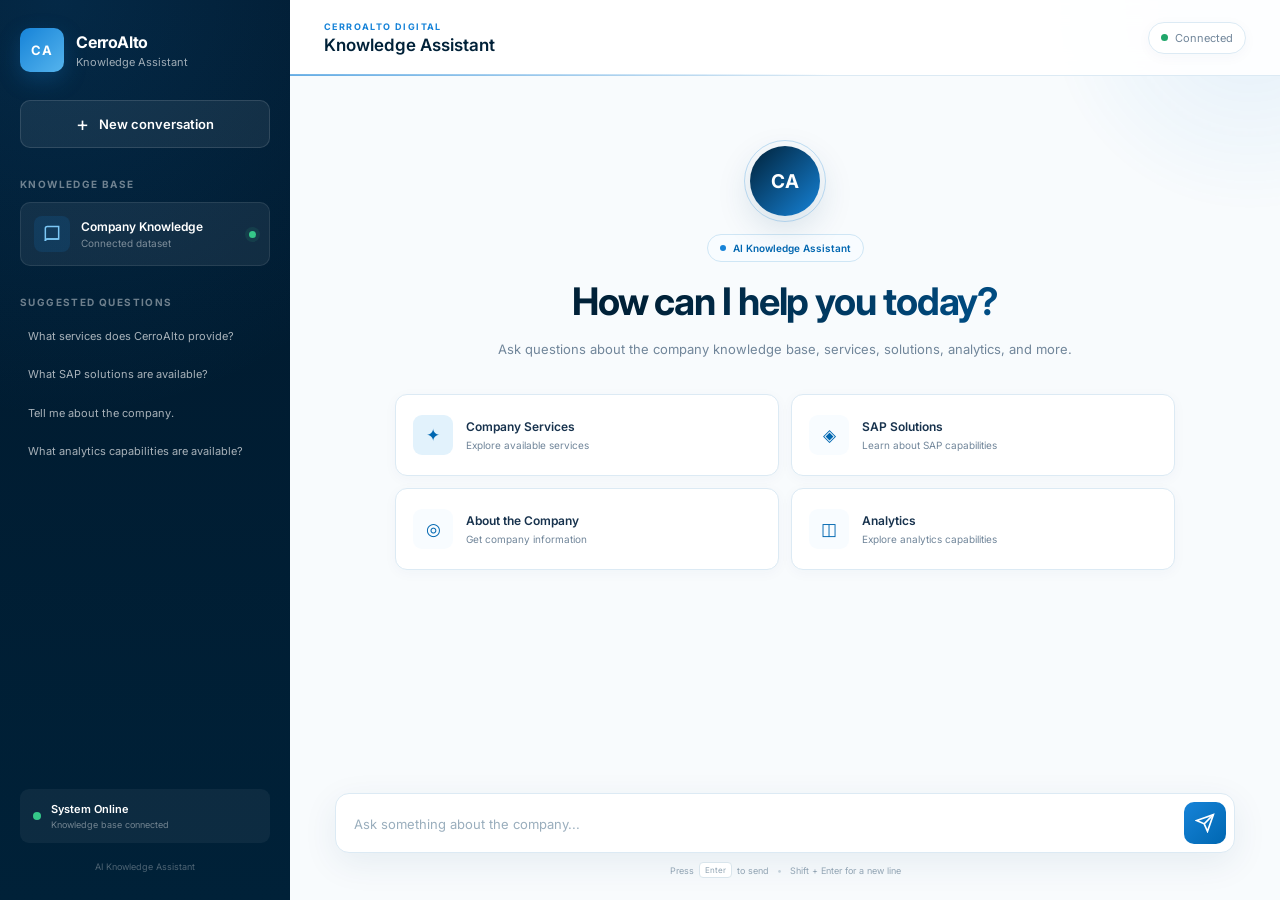
==== frontend/index.html @ 62f59786 "Deploy: prepare production build with unified frontend, cloud LLM, and Qdrant lifespan" ====
<!DOCTYPE html>
<html lang="en">
<head>
    <meta charset="UTF-8">
    <meta name="viewport" content="width=device-width, initial-scale=1.0">
    <meta name="description" content="CerroAlto Digital AI Knowledge Assistant - Instant enterprise answers and employee insights powered by RAG and analytics.">

    <title>CerroAlto Knowledge Assistant</title>

    <link rel="preconnect" href="https://fonts.googleapis.com">
    <link rel="preconnect" href="https://fonts.gstatic.com" crossorigin>

    <link
        href="https://fonts.googleapis.com/css2?family=Inter:wght@400;500;600;700&display=swap"
        rel="stylesheet"
    >

    <link rel="stylesheet" href="style.css">
</head>

<body>

<div class="app">

    <!-- ================= SIDEBAR ================= -->

    <aside class="sidebar">

        <div class="sidebar-top">

            <!-- Brand -->
            <div class="brand">

                <div class="brand-mark">
                    CA
                </div>

                <div class="brand-text">
                    <h1>CerroAlto</h1>
                    <span>Knowledge Assistant</span>
                </div>

            </div>


            <!-- New Chat -->
            <button class="new-chat-btn" onclick="newChat()">

                <span class="plus-icon">+</span>

                <span>New conversation</span>

            </button>


            <!-- Knowledge Base -->
            <div class="sidebar-section">

                <div class="section-label">
                    KNOWLEDGE BASE
                </div>

                <div class="dataset-card">

                    <div class="dataset-icon">
                        <svg
                            width="20"
                            height="20"
                            viewBox="0 0 24 24"
                            fill="none"
                            stroke="currentColor"
                            stroke-width="1.8"
                        >
                            <path d="M4 5.5A2.5 2.5 0 0 1 6.5 3H20v15H6.5A2.5 2.5 0 0 0 4 20.5v-15Z"/>
                            <path d="M4 20.5A2.5 2.5 0 0 1 6.5 18H20"/>
                        </svg>
                    </div>

                    <div class="dataset-info">

                        <strong>Company Knowledge</strong>

                        <span>Connected dataset</span>

                    </div>

                    <div class="status-dot"></div>

                </div>

            </div>


            <!-- Suggested Questions -->

            <div class="sidebar-section">

                <div class="section-label">
                    SUGGESTED QUESTIONS
                </div>

                <div class="sidebar-suggestions">

                    <button onclick="useExample('What services does CerroAlto provide?')">
                        What services does CerroAlto provide?
                    </button>

                    <button onclick="useExample('What SAP solutions are available?')">
                        What SAP solutions are available?
                    </button>

                    <button onclick="useExample('Tell me about the company.')">
                        Tell me about the company.
                    </button>

                    <button onclick="useExample('What analytics capabilities are available?')">
                        What analytics capabilities are available?
                    </button>

                </div>

            </div>

        </div>


        <!-- Sidebar bottom -->

        <div class="sidebar-bottom">

            <div class="system-status">

                <span class="status-indicator"></span>

                <div>
                    <strong>System Online</strong>
                    <small>Knowledge base connected</small>
                </div>

            </div>

            <div class="sidebar-footer">
                AI Knowledge Assistant
            </div>

        </div>

    </aside>


    <!-- ================= MAIN AREA ================= -->

    <main class="main">

        <!-- Background decoration -->

        <div class="background-shape shape-one"></div>
        <div class="background-shape shape-two"></div>


        <!-- Header -->

        <header class="topbar">

            <div class="mobile-menu" onclick="toggleSidebar()">
                ☰
            </div>

            <div class="header-title">

                <span class="header-eyebrow">
                    CERROALTO DIGITAL
                </span>

                <h2>Knowledge Assistant</h2>

            </div>


            <div class="connection-status">

                <span class="connection-dot"></span>

                <span>Connected</span>

            </div>

        </header>


        <!-- Chat -->

        <section class="chat-container" id="chatContainer">

            <!-- Welcome -->

            <div class="welcome" id="welcome">

                <div class="welcome-mark">
                    CA
                </div>

                <div class="welcome-badge">

                    <span class="badge-dot"></span>

                    AI Knowledge Assistant

                </div>

                <h1>
                    How can I help you today?
                </h1>

                <p>
                    Ask questions about the company knowledge base,
                    services, solutions, analytics, and more.
                </p>


                <!-- Suggestion cards -->

                <div class="suggestion-grid">

                    <button
                        class="suggestion-card"
                        onclick="useExample('What services does CerroAlto provide?')"
                    >

                        <div class="suggestion-icon blue">
                            ✦
                        </div>

                        <div>
                            <strong>Company Services</strong>
                            <span>Explore available services</span>
                        </div>

                    </button>


                    <button
                        class="suggestion-card"
                        onclick="useExample('What SAP solutions are available?')"
                    >

                        <div class="suggestion-icon">
                            ◈
                        </div>

                        <div>
                            <strong>SAP Solutions</strong>
                            <span>Learn about SAP capabilities</span>
                        </div>

                    </button>


                    <button
                        class="suggestion-card"
                        onclick="useExample('Tell me about the company.')"
                    >

                        <div class="suggestion-icon">
                            ◎
                        </div>

                        <div>
                            <strong>About the Company</strong>
                            <span>Get company information</span>
                        </div>

                    </button>


                    <button
                        class="suggestion-card"
                        onclick="useExample('What analytics capabilities are available?')"
                    >

                        <div class="suggestion-icon">
                            ◫
                        </div>

                        <div>
                            <strong>Analytics</strong>
                            <span>Explore analytics capabilities</span>
                        </div>

                    </button>

                </div>

            </div>


            <!-- Messages -->

            <div
                class="chat-messages"
                id="chatMessages"
            ></div>

        </section>


        <!-- ================= INPUT AREA ================= -->

        <div class="input-wrapper">

            <div class="input-container">

                <textarea
                    id="questionInput"
                    placeholder="Ask something about the company..."
                    rows="1"
                    onkeydown="handleKey(event)"
                ></textarea>


                <button
                    class="send-button"
                    id="sendButton"
                    onclick="sendQuestion()"
                    aria-label="Send question"
                >

                    <svg
                        width="20"
                        height="20"
                        viewBox="0 0 24 24"
                        fill="none"
                        stroke="currentColor"
                        stroke-width="2"
                    >

                        <path d="M22 2L11 13"></path>

                        <path d="M22 2L15 22L11 13L2 9L22 2Z"></path>

                    </svg>

                </button>

            </div>


            <div class="input-hint">

                <span>Press</span>

                <kbd>Enter</kbd>

                <span>to send</span>

                <span class="separator">•</span>

                <span>Shift + Enter for a new line</span>

            </div>

        </div>

    </main>

</div>


<script src="script.js"></script>

</body>
</html>
---- frontend/style.css ----
/* =========================================================
   CERROALTO KNOWLEDGE ASSISTANT
   Corporate Light Blue Theme
   ========================================================= */


/* ================= COLOR SYSTEM (UNCHANGED) ================= */

:root {

    --ca-primary: #1683D8;

    --ca-primary-dark: #0067B1;

    --ca-navy: #002138;

    --ca-deep-navy: #01192d;

    --ca-text: #17324D;

    --ca-muted: #71869A;

    --ca-light-blue: #f8fcff;

    --ca-pale-blue: #F5FAFE;

    --ca-background: #F8FBFD;

    --ca-white: #FFFFFF;

    --ca-border: #DCEAF4;

    --ca-success: #20A66A;

    --ca-shadow:
        0 8px 30px rgba(0, 59, 100, 0.07);

    --ca-shadow-hover:
        0 14px 35px rgba(0, 59, 100, 0.12);

}


/* ================= RESET ================= */

* {
    margin: 0;
    padding: 0;
    box-sizing: border-box;
}


html,
body {
    width: 100%;
    height: 100%;
}


body {

    font-family: "Inter", Arial, sans-serif;

    background:
        radial-gradient(
            circle at 80% 10%,
            rgba(22, 131, 216, 0.07),
            transparent 30%
        ),
        var(--ca-background);

    color: var(--ca-text);

    overflow: hidden;

    -webkit-font-smoothing: antialiased;
}


::selection {

    background: rgba(22, 131, 216, 0.15);

}


button:focus-visible,
textarea:focus-visible {

    outline: 2px solid var(--ca-primary);

    outline-offset: 2px;

}


/* ================= APP ================= */

.app {

    display: flex;

    width: 100%;
    height: 100vh;

}


/* =========================================================
   SIDEBAR
   ========================================================= */

.sidebar {

    width: 290px;

    height: 100vh;

    display: flex;
    flex-direction: column;
    justify-content: space-between;

    background:
        linear-gradient(
            180deg,
            var(--ca-deep-navy),
            var(--ca-navy)
        );

    color: white;

    padding: 28px 20px;

    position: relative;

    z-index: 10;

    overflow-y: auto;

}


/* Soft glow at the top of the sidebar */

.sidebar::before {

    content: "";

    position: absolute;

    inset: 0;

    pointer-events: none;

    background:
        radial-gradient(
            circle at 20% 0%,
            rgba(22, 131, 216, 0.15),
            transparent 45%
        );

}


.sidebar > * {

    position: relative;

}


/* ================= BRAND ================= */

.brand {

    display: flex;

    align-items: center;

    gap: 12px;

    margin-bottom: 28px;

}


.brand-mark {

    width: 44px;
    height: 44px;

    border-radius: 10px;

    display: flex;
    align-items: center;
    justify-content: center;

    background:
        linear-gradient(
            135deg,
            #1683D8,
            #55B4ED
        );

    color: white;

    font-size: 13px;

    font-weight: 700;

    letter-spacing: 1px;

    box-shadow:
        0 8px 22px rgba(22, 131, 216, 0.25);

    transition: transform 0.3s ease;

}


.brand:hover .brand-mark {

    transform: rotate(-4deg) scale(1.05);

}


.brand-text h1 {

    font-size: 16px;

    font-weight: 700;

    letter-spacing: -0.2px;

}


.brand-text span {

    display: block;

    margin-top: 3px;

    font-size: 11px;

    color: rgba(255, 255, 255, 0.62);

}


/* ================= NEW CHAT ================= */

.new-chat-btn {

    width: 100%;

    height: 48px;

    border: 1px solid rgba(255,255,255,0.12);

    border-radius: 10px;

    background: rgba(255,255,255,0.07);

    color: white;

    display: flex;

    align-items: center;

    justify-content: center;

    gap: 10px;

    font-family: inherit;

    font-size: 13px;

    font-weight: 600;

    cursor: pointer;

    transition: 0.25s ease;

}


.new-chat-btn:hover {

    background: rgba(255,255,255,0.13);

    border-color: rgba(255,255,255,0.22);

    transform: translateY(-1px);

}


.new-chat-btn:active {

    transform: translateY(0);

}


.plus-icon {

    font-size: 20px;

    font-weight: 400;

    line-height: 1;

    transition: transform 0.3s ease;

}


.new-chat-btn:hover .plus-icon {

    transform: rotate(90deg);

}


/* ================= SIDEBAR SECTIONS ================= */

.sidebar-section {

    margin-top: 30px;

}


.section-label {

    color: rgba(255,255,255,0.43);

    font-size: 10px;

    font-weight: 700;

    letter-spacing: 1.4px;

    margin-bottom: 12px;

}


/* ================= DATASET CARD ================= */

.dataset-card {

    display: flex;

    align-items: center;

    gap: 11px;

    padding: 13px;

    border-radius: 10px;

    background: rgba(255,255,255,0.065);

    border: 1px solid rgba(255,255,255,0.09);

    transition: 0.25s ease;

}


.dataset-card:hover {

    background: rgba(255,255,255,0.09);

    border-color: rgba(255,255,255,0.16);

}


.dataset-icon {

    width: 36px;
    height: 36px;

    border-radius: 8px;

    display: flex;
    align-items: center;
    justify-content: center;

    color: #7CC7F5;

    background: rgba(22,131,216,0.15);

}


.dataset-info {

    flex: 1;

}


.dataset-info strong {

    display: block;

    font-size: 12px;

    font-weight: 600;

}


.dataset-info span {

    display: block;

    margin-top: 3px;

    font-size: 10px;

    color: rgba(255,255,255,0.45);

}


.status-dot {

    width: 7px;
    height: 7px;

    border-radius: 50%;

    background: #35C889;

    box-shadow: 0 0 0 4px rgba(53,200,137,0.1);

    animation: pulseGreen 2.4s ease-in-out infinite;

}


@keyframes pulseGreen {

    0%, 100% {
        box-shadow: 0 0 0 4px rgba(53,200,137,0.1);
    }

    50% {
        box-shadow: 0 0 0 8px rgba(53,200,137,0);
    }

}


/* ================= SUGGESTIONS ================= */

.sidebar-suggestions {

    display: flex;

    flex-direction: column;

    gap: 5px;

}


.sidebar-suggestions button {

    border: 0;

    background: transparent;

    color: rgba(255,255,255,0.66);

    text-align: left;

    padding: 9px 8px;

    border-radius: 7px;

    font-family: inherit;

    font-size: 11px;

    line-height: 1.4;

    cursor: pointer;

    transition: 0.2s ease;

}


.sidebar-suggestions button:hover {

    color: white;

    background: rgba(255,255,255,0.07);

    padding-left: 12px;

    box-shadow: inset 2px 0 0 var(--ca-primary);

}


/* ================= SIDEBAR BOTTOM ================= */

.system-status {

    display: flex;

    align-items: center;

    gap: 10px;

    padding: 13px;

    border-radius: 9px;

    background: rgba(255,255,255,0.05);

}


.status-indicator {

    width: 8px;
    height: 8px;

    border-radius: 50%;

    background: #35C889;

    animation: pulseGreen 2.4s ease-in-out infinite;

}


.system-status strong {

    display: block;

    font-size: 11px;

    font-weight: 600;

}


.system-status small {

    display: block;

    margin-top: 3px;

    font-size: 9px;

    color: rgba(255,255,255,0.42);

}


.sidebar-footer {

    margin-top: 18px;

    text-align: center;

    font-size: 9px;

    color: rgba(255,255,255,0.3);

}


/* =========================================================
   MAIN
   ========================================================= */

.main {

    flex: 1;

    min-width: 0;

    height: 100vh;

    position: relative;

    display: flex;

    flex-direction: column;

    background: var(--ca-background);

    overflow: hidden;

}


/* ================= BACKGROUND SHAPES ================= */

.background-shape {

    position: absolute;

    pointer-events: none;

    border-radius: 50%;

    filter: blur(1px);

}


.shape-one {

    width: 420px;
    height: 420px;

    right: -180px;
    top: -200px;

    background:
        radial-gradient(
            circle,
            rgba(22,131,216,0.09),
            transparent 68%
        );

    animation: drift 14s ease-in-out infinite;

}


.shape-two {

    width: 350px;
    height: 350px;

    left: 20%;
    bottom: -250px;

    background:
        radial-gradient(
            circle,
            rgba(22,131,216,0.045),
            transparent 68%
        );

    animation: drift 18s ease-in-out infinite reverse;

}


@keyframes drift {

    0%, 100% {
        transform: translate(0, 0);
    }

    50% {
        transform: translate(-24px, 18px);
    }

}


/* =========================================================
   TOPBAR
   ========================================================= */

.topbar {

    height: 76px;

    flex-shrink: 0;

    display: flex;

    align-items: center;

    justify-content: space-between;

    padding: 0 34px;

    background: rgba(255,255,255,0.9);

    border-bottom: 1px solid var(--ca-border);

    backdrop-filter: blur(12px);

    position: relative;

    z-index: 5;

}


/* Thin accent line under the header */

.topbar::after {

    content: "";

    position: absolute;

    left: 0;
    right: 0;
    bottom: -1px;

    height: 2px;

    background:
        linear-gradient(
            90deg,
            var(--ca-primary),
            transparent 55%
        );

    opacity: 0.6;

}


.header-eyebrow {

    display: block;

    margin-bottom: 3px;

    color: var(--ca-primary);

    font-size: 9px;

    font-weight: 700;

    letter-spacing: 1.4px;

}


.header-title h2 {

    font-size: 17px;

    font-weight: 600;

    color: var(--ca-navy);

}


.connection-status {

    display: flex;

    align-items: center;

    gap: 7px;

    padding: 8px 12px;

    border: 1px solid var(--ca-border);

    border-radius: 20px;

    background: white;

    color: var(--ca-muted);

    font-size: 11px;

    box-shadow: 0 3px 14px rgba(0,59,100,0.035);

}


.connection-dot {

    width: 7px;
    height: 7px;

    border-radius: 50%;

    background: var(--ca-success);

    animation: pulseSuccess 2.4s ease-in-out infinite;

}


@keyframes pulseSuccess {

    0%, 100% {
        box-shadow: 0 0 0 0 rgba(32,166,106,0.35);
    }

    50% {
        box-shadow: 0 0 0 5px rgba(32,166,106,0);
    }

}


/* Mobile menu */

.mobile-menu {

    display: none;

}


/* =========================================================
   CHAT AREA
   ========================================================= */

.chat-container {

    flex: 1;

    overflow-y: auto;

    position: relative;

    z-index: 2;

    padding: 50px 30px 170px;

    scroll-behavior: smooth;

}


.chat-container::-webkit-scrollbar {

    width: 6px;

}


.chat-container::-webkit-scrollbar-thumb {

    background: #D8E6EF;

    border-radius: 20px;

}


.chat-container::-webkit-scrollbar-thumb:hover {

    background: #BFDCEF;

}


/* ================= WELCOME ================= */

.welcome {

    max-width: 780px;

    margin: 20px auto 0;

    text-align: center;

}


.welcome-mark {

    position: relative;

    width: 70px;
    height: 70px;

    margin: 0 auto 18px;

    border-radius: 50%;

    display: flex;
    align-items: center;
    justify-content: center;

    background:
        linear-gradient(
            135deg,
            var(--ca-navy),
            var(--ca-primary)
        );

    color: white;

    font-size: 19px;

    font-weight: 700;

    letter-spacing: 1px;

    box-shadow:
        0 12px 35px rgba(0,59,100,0.15);

    animation: floatMark 4s ease-in-out infinite;

}


/* Expanding ring around the logo */

.welcome-mark::after {

    content: "";

    position: absolute;

    inset: -6px;

    border-radius: 50%;

    border: 1px solid rgba(22,131,216,0.25);

    animation: ringOut 2.8s ease-out infinite;

}


@keyframes floatMark {

    0%, 100% {
        transform: translateY(0);
    }

    50% {
        transform: translateY(-6px);
    }

}


@keyframes ringOut {

    0% {
        transform: scale(0.95);
        opacity: 0.9;
    }

    100% {
        transform: scale(1.45);
        opacity: 0;
    }

}


.welcome-badge {

    display: inline-flex;

    align-items: center;

    gap: 7px;

    padding: 7px 12px;

    border: 1px solid #CFE6F5;

    border-radius: 30px;

    background: var(--ca-light-blue);

    color: var(--ca-primary-dark);

    font-size: 10px;

    font-weight: 600;

}


.badge-dot {

    width: 6px;
    height: 6px;

    border-radius: 50%;

    background: var(--ca-primary);

    animation: pulseDot 2s ease-in-out infinite;

}


@keyframes pulseDot {

    0%, 100% {
        opacity: 1;
    }

    50% {
        opacity: 0.35;
    }

}


.welcome h1 {

    margin-top: 17px;

    font-size: clamp(26px, 3vw, 38px);

    line-height: 1.2;

    letter-spacing: -1.1px;

    color: var(--ca-navy);

    background:
        linear-gradient(
            135deg,
            var(--ca-navy) 35%,
            var(--ca-primary-dark)
        );

    -webkit-background-clip: text;
    background-clip: text;

    -webkit-text-fill-color: transparent;

}


.welcome > p {

    max-width: 590px;

    margin: 13px auto 34px;

    color: var(--ca-muted);

    font-size: 13px;

    line-height: 1.7;

}


/* =========================================================
   SUGGESTION GRID
   ========================================================= */

.suggestion-grid {

    display: grid;

    grid-template-columns: repeat(2, 1fr);

    gap: 12px;

    text-align: left;

}


.suggestion-card {

    min-height: 82px;

    padding: 17px;

    display: flex;

    align-items: center;

    gap: 13px;

    border: 1px solid var(--ca-border);

    border-radius: 12px;

    background: white;

    box-shadow: 0 3px 14px rgba(0,59,100,0.035);

    font-family: inherit;

    cursor: pointer;

    text-align: left;

    animation: riseIn 0.5s ease both;

    transition:
        transform 0.25s ease,
        box-shadow 0.25s ease,
        border-color 0.25s ease;

}


.suggestion-card:nth-child(1) { animation-delay: 0.05s; }
.suggestion-card:nth-child(2) { animation-delay: 0.12s; }
.suggestion-card:nth-child(3) { animation-delay: 0.19s; }
.suggestion-card:nth-child(4) { animation-delay: 0.26s; }


@keyframes riseIn {

    from {
        opacity: 0;
        transform: translateY(14px);
    }

    to {
        opacity: 1;
        transform: translateY(0);
    }

}


.suggestion-card:hover {

    transform: translateY(-3px);

    border-color: #BFDCEF;

    box-shadow: var(--ca-shadow-hover);

}


.suggestion-icon {

    flex-shrink: 0;

    width: 40px;
    height: 40px;

    display: flex;

    align-items: center;
    justify-content: center;

    border-radius: 9px;

    background: var(--ca-light-blue);

    color: var(--ca-primary-dark);

    font-size: 17px;

    transition: 0.25s ease;

}


.suggestion-icon.blue {

    background: #E2F2FC;

}


.suggestion-card:hover .suggestion-icon,
.suggestion-card:hover .suggestion-icon.blue {

    background: var(--ca-primary);

    color: white;

    transform: scale(1.08);

}


.suggestion-card strong {

    display: block;

    color: var(--ca-text);

    font-size: 12px;

    font-weight: 600;

}


.suggestion-card span {

    display: block;

    margin-top: 5px;

    color: var(--ca-muted);

    font-size: 10px;

}


/* =========================================================
   CHAT MESSAGES
   ========================================================= */

.chat-messages {

    max-width: 900px;

    margin: 0 auto;

}


.message {

    display: flex;

    align-items: flex-start;

    gap: 14px;

    margin-bottom: 26px;

    animation: messageIn 0.35s ease both;

}

/* Place the user's bubble and avatar on the right. Assistant replies
   retain the default left-aligned layout. */
.user-message {

    flex-direction: row-reverse;

}


@keyframes messageIn {

    from {
        opacity: 0;
        transform: translateY(10px);
    }

    to {
        opacity: 1;
        transform: translateY(0);
    }

}


/* ================= AVATARS ================= */

.avatar {

    flex-shrink: 0;

    width: 40px;
    height: 40px;

    border-radius: 12px;

    display: flex;

    align-items: center;
    justify-content: center;

    font-size: 10px;

    font-weight: 700;

    letter-spacing: 0.5px;

    color: white;

    box-shadow:
        0 6px 16px rgba(22, 131, 216, 0.25);

}


.avatar svg {

    width: 20px;
    height: 20px;

}


.ai-avatar {

    background:
        linear-gradient(
            135deg,
            var(--ca-navy),
            var(--ca-primary)
        );

}


.user-avatar {

    background:
        linear-gradient(
            135deg,
            var(--ca-primary-dark),
            var(--ca-primary)
        );

}


/* ================= MESSAGE CARD ================= */

.message-content {

    max-width: 760px;

    min-width: 0;

    padding: 12px 18px 14px;

    background: var(--ca-white);

    border: 1px solid var(--ca-border);

    border-radius: 4px 16px 16px 16px;

    box-shadow: 0 3px 14px rgba(0,59,100,0.035);

}


.user-message .message-content {

    background: var(--ca-light-blue);

    border-color: #CFE6F5;

    border-radius: 16px 4px 16px 16px;

}


.message-name {

    margin: 0 0 6px;

    color: var(--ca-navy);

    font-size: 11px;

    font-weight: 700;

    letter-spacing: 0.2px;

}


.message-text {

    color: #40596E;

    font-size: 13px;

    line-height: 1.7;

    white-space: pre-wrap;

    overflow-wrap: anywhere;

}


/* =========================================================
   TYPING INDICATOR
   ========================================================= */

.typing {

    display: flex;

    align-items: center;

    gap: 4px;

    height: 26px;

}


.typing span {

    width: 6px;
    height: 6px;

    border-radius: 50%;

    background: var(--ca-primary);

    animation: typing 1.2s infinite ease-in-out;

}


.typing span:nth-child(2) {
    animation-delay: 0.15s;
}


.typing span:nth-child(3) {
    animation-delay: 0.3s;
}


@keyframes typing {

    0%, 60%, 100% {
        transform: translateY(0);
        opacity: 0.4;
    }

    30% {
        transform: translateY(-4px);
        opacity: 1;
    }

}


/* =========================================================
   INPUT AREA
   ========================================================= */

.input-wrapper {

    position: absolute;

    left: 0;
    right: 0;
    bottom: 0;

    z-index: 8;

    padding: 20px 30px 22px;

    background:
        linear-gradient(
            to top,
            var(--ca-background) 75%,
            transparent
        );

}


.input-container {

    max-width: 900px;

    margin: 0 auto;

    display: flex;

    align-items: flex-end;

    gap: 10px;

    padding: 8px 8px 8px 18px;

    background: white;

    border: 1px solid var(--ca-border);

    border-radius: 14px;

    box-shadow:
        0 10px 35px rgba(0,59,100,0.08);

    transition: 0.2s ease;

}


.input-container:focus-within {

    border-color: #9DCCE8;

    box-shadow:
        0 12px 40px rgba(0,103,177,0.12),
        0 0 0 4px rgba(22,131,216,0.09);

}


textarea {

    flex: 1;

    min-width: 0;

    max-height: 120px;

    resize: none;

    border: none;

    outline: none;

    padding: 10px 0;

    background: transparent;

    font-family: inherit;

    font-size: 13px;

    color: var(--ca-text);

    line-height: 1.5;

}


textarea:focus-visible {

    outline: none;

}


textarea::placeholder {

    color: #9AAEBD;

}


/* ================= SEND BUTTON ================= */

.send-button {

    flex-shrink: 0;

    width: 42px;
    height: 42px;

    border: none;

    border-radius: 10px;

    display: flex;

    align-items: center;
    justify-content: center;

    background:
        linear-gradient(
            135deg,
            var(--ca-primary),
            var(--ca-primary-dark)
        );

    color: white;

    cursor: pointer;

    transition: 0.2s ease;

}


.send-button svg {

    transition: transform 0.2s ease;

}


.send-button:hover {

    transform: translateY(-1px);

    box-shadow:
        0 6px 16px rgba(22,131,216,0.25);

}


.send-button:hover svg {

    transform: translate(2px, -2px);

}


.send-button:active {

    transform: translateY(0) scale(0.96);

}


.send-button:disabled {

    opacity: 0.5;

    cursor: not-allowed;

    transform: none;

}


.send-button:disabled svg {

    transform: none;

}


/* ================= INPUT HINT ================= */

.input-hint {

    max-width: 900px;

    margin: 9px auto 0;

    display: flex;

    align-items: center;

    justify-content: center;

    gap: 5px;

    color: #91A4B3;

    font-size: 9px;

}


.input-hint kbd {

    padding: 2px 5px;

    border: 1px solid #D9E5EC;

    border-radius: 4px;

    background: white;

    font-family: inherit;

    font-size: 8px;

}


.separator {

    margin: 0 3px;

    color: #C2D0D9;

}


/* =========================================================
   RESPONSIVE
   ========================================================= */

@media (max-width: 900px) {

    .sidebar {

        width: 250px;

    }

    .topbar {

        padding: 0 22px;

    }

    .chat-container {

        padding-left: 20px;
        padding-right: 20px;

    }

}


@media (max-width: 720px) {

    body {
        overflow: hidden;
    }


    .sidebar {

        position: fixed;

        left: -290px;

        top: 0;

        bottom: 0;

        width: 280px;

        transition: left 0.3s ease;

        box-shadow:
            8px 0 30px rgba(0,0,0,0.12);

    }


    .sidebar.active {

        left: 0;

    }


    .main {

        width: 100%;

    }


    .mobile-menu {

        display: block;

        margin-right: 12px;

        font-size: 20px;

        color: var(--ca-navy);

        cursor: pointer;

    }


    .header-title {

        flex: 1;

    }


    .header-eyebrow {

        font-size: 8px;

    }


    .header-title h2 {

        font-size: 15px;

    }


    .connection-status span:last-child {

        display: none;

    }


    .suggestion-grid {

        grid-template-columns: 1fr;

    }


    .welcome {

        margin-top: 10px;

    }


    .welcome h1 {

        font-size: 27px;

    }


    .input-wrapper {

        padding-left: 15px;
        padding-right: 15px;

    }


    .input-hint {

        display: none;

    }

}


@media (max-width: 480px) {

    .topbar {

        height: 68px;

        padding: 0 16px;

    }


    .chat-container {

        padding:
            35px
            14px
            150px;

    }


    .welcome > p {

        font-size: 12px;

    }


    .welcome-mark {

        width: 60px;
        height: 60px;

    }


    .suggestion-card {

        min-height: 70px;

        padding: 13px;

    }


    .message {

        gap: 10px;

    }


    .avatar {

        width: 36px;
        height: 36px;

    }


    .message-content {

        padding: 10px 14px 12px;

    }


    .input-container {

        border-radius: 12px;

        padding-left: 14px;

    }

}


/* Respect users who prefer reduced motion */

@media (prefers-reduced-motion: reduce) {

    *,
    *::before,
    *::after {

        animation: none !important;

        transition: none !important;

    }

}
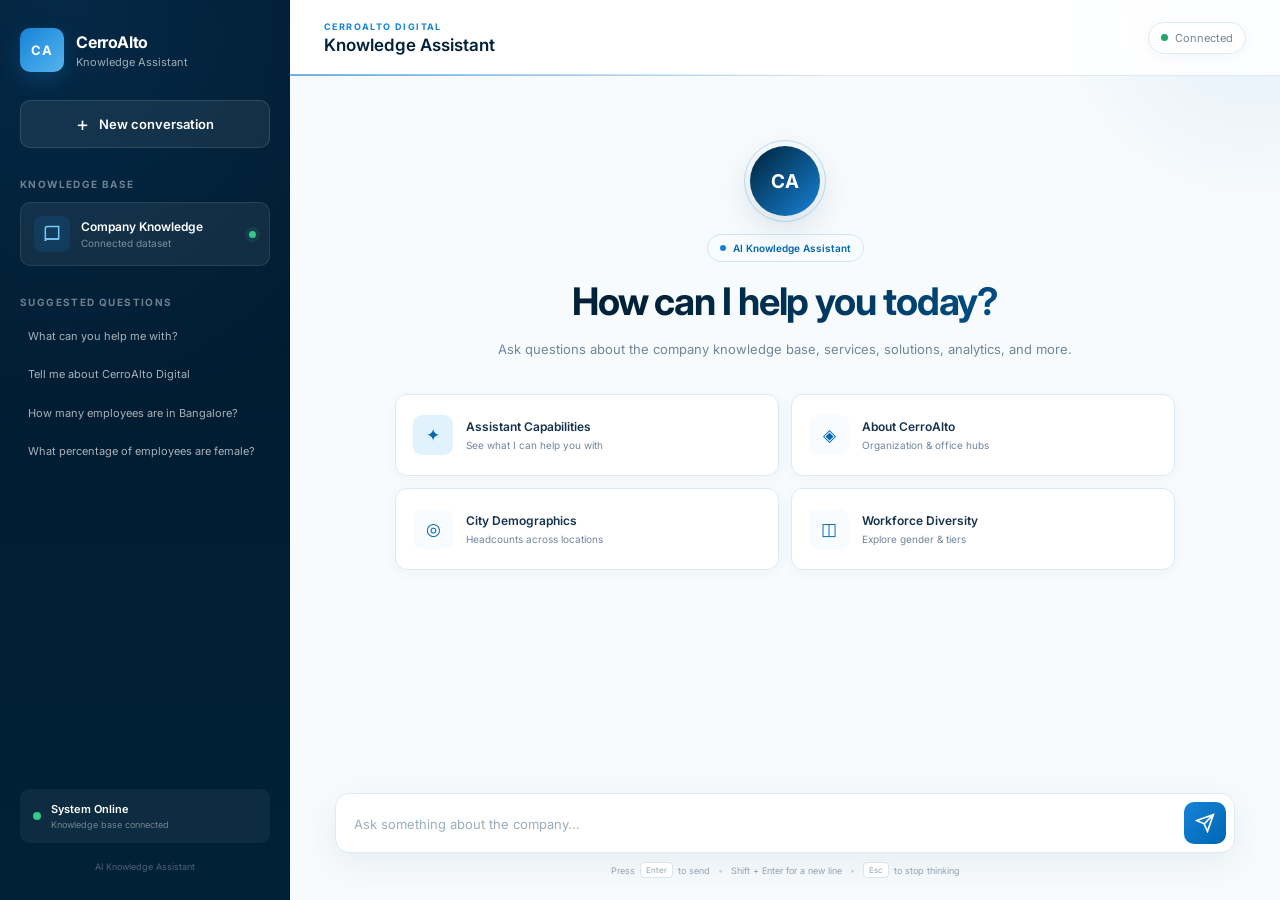
==== commit acf6ded0: "feat(frontend): add stop generation controls, thinking state, and updated prompts" ====
--- a/frontend/index.html
+++ b/frontend/index.html
@@ -101,20 +101,20 @@
 
                 <div class="sidebar-suggestions">
 
-                    <button onclick="useExample('What services does CerroAlto provide?')">
-                        What services does CerroAlto provide?
-                    </button>
-
-                    <button onclick="useExample('What SAP solutions are available?')">
-                        What SAP solutions are available?
-                    </button>
-
-                    <button onclick="useExample('Tell me about the company.')">
-                        Tell me about the company.
-                    </button>
-
-                    <button onclick="useExample('What analytics capabilities are available?')">
-                        What analytics capabilities are available?
+                    <button onclick="useExample('What can you help me with?')">
+                        What can you help me with?
+                    </button>
+
+                    <button onclick="useExample('Tell me about CerroAlto Digital')">
+                        Tell me about CerroAlto Digital
+                    </button>
+
+                    <button onclick="useExample('How many employees are in Bangalore?')">
+                        How many employees are in Bangalore?
+                    </button>
+
+                    <button onclick="useExample('What percentage of employees are female?')">
+                        What percentage of employees are female?
                     </button>
 
                 </div>
@@ -224,7 +224,7 @@
 
                     <button
                         class="suggestion-card"
-                        onclick="useExample('What services does CerroAlto provide?')"
+                        onclick="useExample('What can you help me with?')"
                     >
 
                         <div class="suggestion-icon blue">
@@ -232,8 +232,8 @@
                         </div>
 
                         <div>
-                            <strong>Company Services</strong>
-                            <span>Explore available services</span>
+                            <strong>Assistant Capabilities</strong>
+                            <span>See what I can help you with</span>
                         </div>
 
                     </button>
@@ -241,7 +241,7 @@
 
                     <button
                         class="suggestion-card"
-                        onclick="useExample('What SAP solutions are available?')"
+                        onclick="useExample('Tell me about CerroAlto Digital')"
                     >
 
                         <div class="suggestion-icon">
@@ -249,8 +249,8 @@
                         </div>
 
                         <div>
-                            <strong>SAP Solutions</strong>
-                            <span>Learn about SAP capabilities</span>
+                            <strong>About CerroAlto</strong>
+                            <span>Organization & office hubs</span>
                         </div>
 
                     </button>
@@ -258,7 +258,7 @@
 
                     <button
                         class="suggestion-card"
-                        onclick="useExample('Tell me about the company.')"
+                        onclick="useExample('How many employees are in Bangalore?')"
                     >
 
                         <div class="suggestion-icon">
@@ -266,8 +266,8 @@
                         </div>
 
                         <div>
-                            <strong>About the Company</strong>
-                            <span>Get company information</span>
+                            <strong>City Demographics</strong>
+                            <span>Headcounts across locations</span>
                         </div>
 
                     </button>
@@ -275,7 +275,7 @@
 
                     <button
                         class="suggestion-card"
-                        onclick="useExample('What analytics capabilities are available?')"
+                        onclick="useExample('What percentage of employees are female?')"
                     >
 
                         <div class="suggestion-icon">
@@ -283,8 +283,8 @@
                         </div>
 
                         <div>
-                            <strong>Analytics</strong>
-                            <span>Explore analytics capabilities</span>
+                            <strong>Workforce Diversity</strong>
+                            <span>Explore gender & tiers</span>
                         </div>
 
                     </button>
@@ -307,6 +307,30 @@
         <!-- ================= INPUT AREA ================= -->
 
         <div class="input-wrapper">
+
+            <!-- Stop Generating / Thinking Button Container -->
+            <div class="stop-generating-container" id="stopContainer" style="display: none;">
+                <button
+                    type="button"
+                    class="stop-button-pill"
+                    id="stopPillButton"
+                    onclick="stopThinking()"
+                    aria-label="Stop thinking"
+                    title="Stop thinking (Esc)"
+                >
+                    <svg
+                        class="stop-pill-icon"
+                        width="12"
+                        height="12"
+                        viewBox="0 0 24 24"
+                        fill="currentColor"
+                        aria-hidden="true"
+                    >
+                        <rect x="5" y="5" width="14" height="14" rx="2"></rect>
+                    </svg>
+                    <span>Stop thinking</span>
+                </button>
+            </div>
 
             <div class="input-container">
 
@@ -321,25 +345,37 @@
                 <button
                     class="send-button"
                     id="sendButton"
-                    onclick="sendQuestion()"
+                    onclick="handleSendOrStop()"
                     aria-label="Send question"
+                    title="Send question"
                 >
 
                     <svg
+                        class="send-icon"
                         width="20"
                         height="20"
                         viewBox="0 0 24 24"
                         fill="none"
                         stroke="currentColor"
                         stroke-width="2"
-                    >
-
+                        aria-hidden="true"
+                    >
                         <path d="M22 2L11 13"></path>
-
                         <path d="M22 2L15 22L11 13L2 9L22 2Z"></path>
-
                     </svg>
 
+                    <svg
+                        class="stop-icon"
+                        width="16"
+                        height="16"
+                        viewBox="0 0 24 24"
+                        fill="currentColor"
+                        style="display: none;"
+                        aria-hidden="true"
+                    >
+                        <rect x="5" y="5" width="14" height="14" rx="2"></rect>
+                    </svg>
+
                 </button>
 
             </div>
@@ -356,6 +392,12 @@
                 <span class="separator">•</span>
 
                 <span>Shift + Enter for a new line</span>
+
+                <span class="separator">•</span>
+
+                <kbd>Esc</kbd>
+
+                <span>to stop thinking</span>
 
             </div>
 
--- a/frontend/style.css
+++ b/frontend/style.css
@@ -1442,6 +1442,134 @@
 }
 
 
+/* ================= THINKING ROW & INLINE STOP ================= */
+
+.thinking-row {
+
+    display: flex;
+
+    align-items: center;
+
+    gap: 9px;
+
+    flex-wrap: wrap;
+
+    min-height: 26px;
+
+}
+
+
+.thinking-text {
+
+    font-size: 12px;
+
+    color: var(--ca-muted);
+
+    font-weight: 500;
+
+}
+
+
+.inline-stop-btn {
+
+    display: inline-flex;
+
+    align-items: center;
+
+    gap: 5px;
+
+    padding: 3px 9px;
+
+    background: #FFFFFF;
+
+    border: 1px solid #D5E4EE;
+
+    border-radius: 6px;
+
+    color: var(--ca-text);
+
+    font-family: inherit;
+
+    font-size: 11px;
+
+    font-weight: 600;
+
+    cursor: pointer;
+
+    transition: all 0.18s ease;
+
+}
+
+
+.inline-stop-btn svg {
+
+    color: #E11D48;
+
+    flex-shrink: 0;
+
+}
+
+
+.inline-stop-btn:hover {
+
+    background: #FFF1F2;
+
+    border-color: #FECDD3;
+
+    color: #BE123C;
+
+    transform: translateY(-1px);
+
+    box-shadow: 0 2px 8px rgba(225, 29, 72, 0.12);
+
+}
+
+
+.inline-stop-btn:active {
+
+    transform: translateY(0);
+
+}
+
+
+/* Stopped Message Badge */
+
+.message-stopped {
+
+    display: inline-flex;
+
+    align-items: center;
+
+    gap: 6px;
+
+    padding: 6px 12px;
+
+    background: #F1F6F9;
+
+    border: 1px solid #DCE6ED;
+
+    border-radius: 6px;
+
+    color: #647B91;
+
+    font-size: 12px;
+
+    font-weight: 500;
+
+    font-style: italic;
+
+}
+
+
+.message-stopped svg {
+
+    color: #8DA1B2;
+
+    flex-shrink: 0;
+
+}
+
+
 /* =========================================================
    INPUT AREA
    ========================================================= */
@@ -1633,6 +1761,180 @@
 }
 
 
+/* ================= STOP GENERATING BUTTONS ================= */
+
+.stop-generating-container {
+
+    max-width: 900px;
+
+    margin: 0 auto 10px;
+
+    display: flex;
+
+    justify-content: center;
+
+    align-items: center;
+
+    animation: stopFadeSlideUp 0.22s cubic-bezier(0.16, 1, 0.3, 1);
+
+}
+
+
+@keyframes stopFadeSlideUp {
+
+    from {
+        opacity: 0;
+        transform: translateY(8px);
+    }
+
+    to {
+        opacity: 1;
+        transform: translateY(0);
+    }
+
+}
+
+
+.stop-button-pill {
+
+    display: inline-flex;
+
+    align-items: center;
+
+    gap: 8px;
+
+    padding: 8px 18px;
+
+    background: rgba(255, 255, 255, 0.98);
+
+    border: 1px solid #D0E1ED;
+
+    border-radius: 9999px;
+
+    color: var(--ca-navy);
+
+    font-family: inherit;
+
+    font-size: 12px;
+
+    font-weight: 600;
+
+    cursor: pointer;
+
+    box-shadow:
+        0 4px 18px rgba(0, 59, 100, 0.08),
+        0 1px 3px rgba(0, 0, 0, 0.04);
+
+    transition: all 0.2s cubic-bezier(0.16, 1, 0.3, 1);
+
+    backdrop-filter: blur(10px);
+
+}
+
+
+.stop-button-pill .stop-pill-icon {
+
+    color: #E11D48;
+
+    flex-shrink: 0;
+
+    transition: transform 0.2s ease;
+
+}
+
+
+.stop-button-pill:hover {
+
+    background: #FFFFFF;
+
+    border-color: #B2CEE0;
+
+    color: #001625;
+
+    transform: translateY(-1px);
+
+    box-shadow:
+        0 8px 24px rgba(0, 59, 100, 0.12),
+        0 2px 6px rgba(0, 0, 0, 0.04);
+
+}
+
+
+.stop-button-pill:hover .stop-pill-icon {
+
+    transform: scale(1.15);
+
+}
+
+
+.stop-button-pill:active {
+
+    transform: translateY(0) scale(0.98);
+
+}
+
+
+/* Transform Send Button when is-generating */
+
+.send-button.is-generating {
+
+    background: #002138;
+
+    border: 1px solid rgba(255, 255, 255, 0.15);
+
+    box-shadow: 0 4px 14px rgba(0, 33, 56, 0.35);
+
+    animation: stopPulse 2s infinite ease-in-out;
+
+}
+
+
+.send-button.is-generating .stop-icon {
+
+    color: #FFFFFF;
+
+    transition: transform 0.2s ease;
+
+}
+
+
+.send-button.is-generating:hover {
+
+    background: #E11D48;
+
+    border-color: #E11D48;
+
+    box-shadow: 0 6px 20px rgba(225, 29, 72, 0.35);
+
+    transform: translateY(-1px) scale(1.02);
+
+}
+
+
+.send-button.is-generating:hover .stop-icon {
+
+    transform: scale(1.12);
+
+}
+
+
+@keyframes stopPulse {
+
+    0% {
+        box-shadow: 0 0 0 0 rgba(0, 33, 56, 0.4);
+    }
+
+    70% {
+        box-shadow: 0 0 0 7px rgba(0, 33, 56, 0);
+    }
+
+    100% {
+        box-shadow: 0 0 0 0 rgba(0, 33, 56, 0);
+    }
+
+}
+
+
 /* ================= INPUT HINT ================= */
 
 .input-hint {
